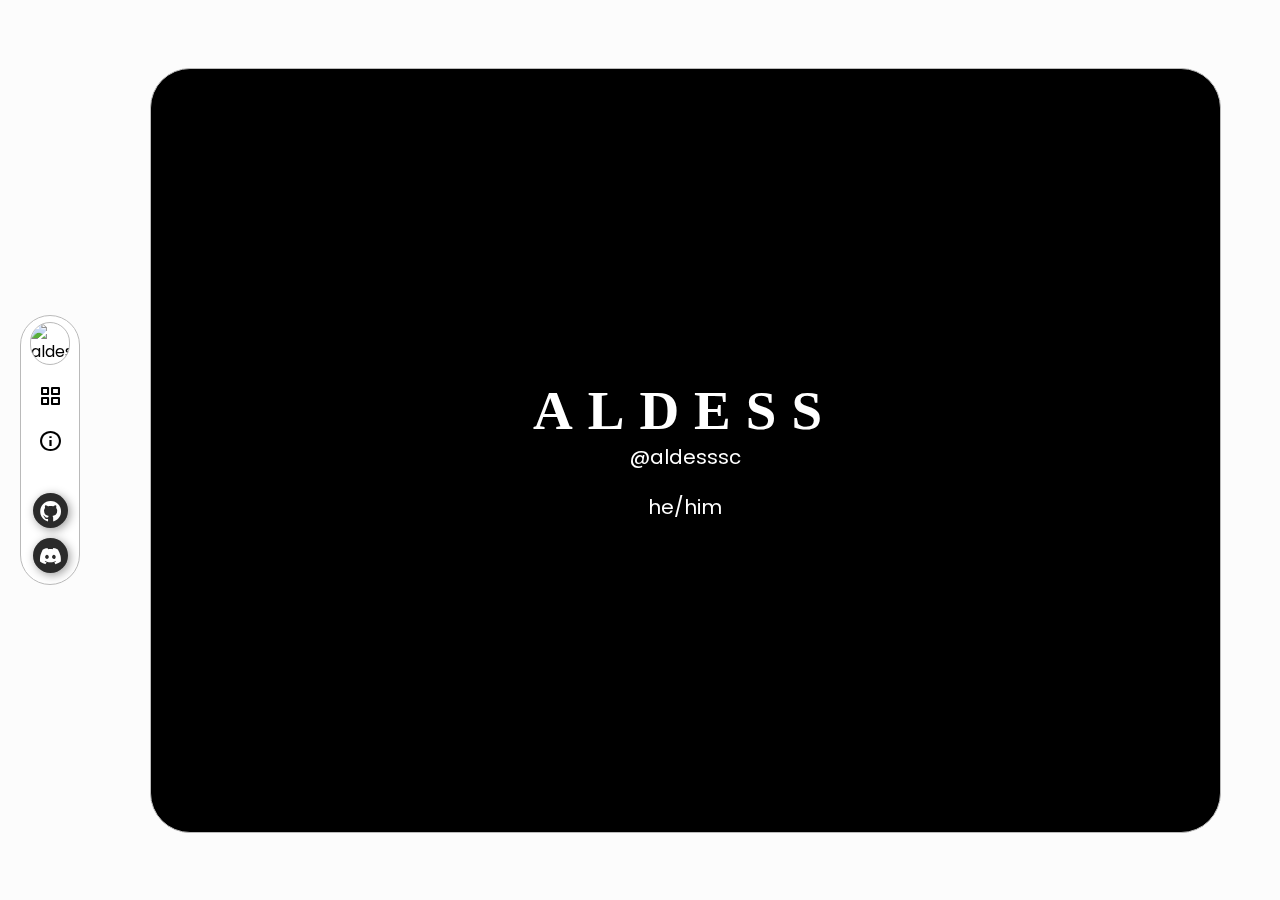
==== index.html @ 3292e4a1 "Add files via upload" ====
<!DOCTYPE html>
<html lang="en">
<head>
    <meta charset="UTF-8">
    <meta name="viewport" content="width=device-width, initial-scale=1.0">
    <title>AldessSc</title>
    <link rel="stylesheet" href="style.css">
    <link rel="icon" type="image/x-icon" href="./img/logo.png">
    <meta name="description" content="Hello :D It's me AldessSc">
    <meta property="og:image" content="/img/logo.png">
    <meta content="#ffffff" data-react-helmet="true" name="theme-color">
    <link href='https://unpkg.com/boxicons@2.1.1/css/boxicons.min.css' rel='stylesheet'>
    <link href="https://unpkg.com/aos@2.3.1/dist/aos.css" rel="stylesheet">
    <script src="https://unpkg.com/aos@2.3.1/dist/aos.js"></script>
</head> 
<body>
    <div class="navbar">
        <img src="img/logo.png" alt="aldesslogo" onclick="location.href = './'">
        <div onclick="location.href = 'tim.html'" class="navelem icon">
            <i class="bx bx-grid-alt"></i>
        </div>
        <div onclick="location.href = 'info.html'" class="navelem icon">
            <i class="bx bx-info-circle"></i>
        </div>
        <br>
        <div onclick="window.open('https://github.com/AldessScratch')" class="navelem">
            <i class="bx bxl-github"></i>
        </div>
        <div onclick="window.open('https://discord.com/users/1001220536619249665')" class="navelem">
            <i class="bx bxl-discord-alt"></i>
        </div>
    </div>
    <div class="home">
        <div class="header">
            <h1 data-aos="fade-right">ALDESS</h1>
            <h5 data-aos="zoom-in">@aldesssc</h5>
            <p class="w">he/him</p>
        </div>
    </div>
    <script>
        AOS.init();
    </script>
</body>
</html>
---- style.css ----
@import url('https://fonts.googleapis.com/css2?family=Poppins:wght@300;400;500;600;700&display=swap');

*{
    margin: 0;
    padding: 0;
    box-sizing: border-box;
    font-family: 'Poppins', sans-serif;
    text-decoration: none;
    scroll-behavior: smooth;
}
img {
  border-radius: 20px;
}
@font-face {
  font-family: Anurati;
  font-weight: bold;
  src: url("Anurati-Regular.ttf") format("opentype");
}
::-webkit-scrollbar {
    width: 8px;
  }
  ::-webkit-scrollbar-thumb {
    background: var(--text-color);
    border-radius: 4px;
  }
  ::-webkit-scrollbar-thumb:hover {
    background: var(--lighter);
  }
body {
  background-color: var(--bg);
}
:root {
    --bg: #fcfcfc;
    --text-color: #000;
    --navbar: #ffffff;
    --lighter: #bababa;
  }
  @media (prefers-color-scheme: dark){
    :root {
      --bg: #060606;
        --text-color: #fff;
        --navbar: #232323;
        --lighter: #414141;
    }
  }
  .navbar {
    margin-left: 20px;
    margin-top: calc((100vh - 270px) / 2);
    top: 0;
    left: 0;
    border-radius: 50px;
    z-index: 2;
    position: fixed;
    display: flex;
    flex-direction: column;
    align-items: center;
    width: 60px;
    height: 270px;
    justify-content: center;
    background-color: var(--navbar);
    border: 1px solid var(--lighter);
  }
  .navelem {
    display: flex;
    justify-content: center;
    cursor: pointer;
    align-items: center;
    font-size: 25px;
    color: #ffffff;
    background-color: #2b2b2b;
    border-radius: 50px;
    height: 35px;
    width: 35px;
    margin: 5px;
    transition: ease-in-out .1s;
    filter: drop-shadow(2px 2px 5px rgb(0 0 0 / 0.4));
  }
  .navelem.icon {
    color: var(--text-color);
    background-color: transparent;
    filter: unset;
  }
  .navelem i {
    margin-top: 1px;
  }
  .navelem:hover {
    background-color: var(--lighter);
  }
  .navbar img {
    border-radius: 50px;
    border: 1px solid var(--lighter);
    width: 40px;
    margin-bottom: 8px;
  }

.home {
    width: calc(100% - 90px);
    margin-left: 90px;
    min-height: 100vh;
    display: flex;
  justify-content: center;
  align-items: center;
  flex-direction: column;
}
.home h2 {
  margin-top: 40px;
  text-align: center;
  color: var(--text-color);
  font-weight: 600;
  font-size: 35px;
}
.home h1{
  letter-spacing: 15px;
  font-family: 'Anurati';
  text-align: center;
    font-weight: 600;
    font-size: 55px;
    filter: drop-shadow(2px 2px 5px rgba(0, 0, 0, 0.741));
}
.home h5{
  text-align: center;
    font-weight: 400;
    font-size: 20px;
    filter: drop-shadow(2px 2px 5px rgba(0, 0, 0, 0.741));
}
.header p {
  filter: drop-shadow(2px 2px 5px rgba(0, 0, 0, 0.741));
}
.home p{
  color: var(--text-color);
  max-width: 80%;
  text-align: center;
  margin-top: 20px;
    font-weight: 400;
    font-size: 20px;
    
}
.home p.w{
  color: #fff;
}
@media screen and (max-width: 600px) {
  .navbar{
    margin-left: 0;
    margin-bottom: 20px;
    bottom: 0;
    width: 270px;
    height: 60px;
    flex-direction: row;
    top: unset;
    margin-left: calc((100vw - 270px) / 2);
  }
  .navbar img {
    border-radius: 50px;
    border: 1px solid var(--lighter);
    width: 40px;
    margin-right: 10px;
    margin-bottom: 0;
    margin-top: 0;
  }
  .home {
    width: 100%;
    min-height: 100vh;
    margin-left: 0;
    margin-bottom: 50px;
  }
  .home h1{
    letter-spacing: 10px;
      font-size: 40px;
  }
}

.home .header {
  overflow: hidden;
  display: flex;
  justify-content: center;
  align-items: center;
  flex-direction: column;
  height: 85vh;
  width: 90%;
  border: 1px solid var(--lighter);
  border-radius: 40px;
  color: #fff;
  background-color: #000;
  background-image: url('img/bg.png');
  background-position: center;
  background-size: cover;
  background-repeat: no-repeat;
}

.cards {
  display: flex;
  position: relative;
  width: 100%;
  overflow: hidden;
  margin-top: 50px;
  justify-content: center;
  flex-wrap: wrap;
}
.cards .card {
cursor: pointer;
transition: 0.5s;
display: flex;
flex-direction: column;
border-radius: 20px;
width: 350px;
margin: 10px;
height: 400px;
background-color: var(--navbar);
border: 1px solid var(--lighter);
}
.imgcontainer {
  display: flex;
  justify-content: center;
margin: 10px;
border-radius: 18px;
border: 1px solid var(--lighter);
overflow: hidden;
width: calc(100% - 20px);
height: 220px;
}
.imgcontainer img {
cursor: pointer;
height: 100%;
width: auto;
}
.imgcontainer.center {
display: flex;
justify-content: center;
}
.cardtext {
color: var(--text-color);
font-weight: 600;
font-size: 18px;
margin: 5px 20px;
}
.carddesc {
  color: var(--text-color);
  font-weight: 400;
  font-size: 14px;
  margin: 5px 20px;
  }
.skillicons {
  margin-top: 50px;
  border-radius: unset;
}
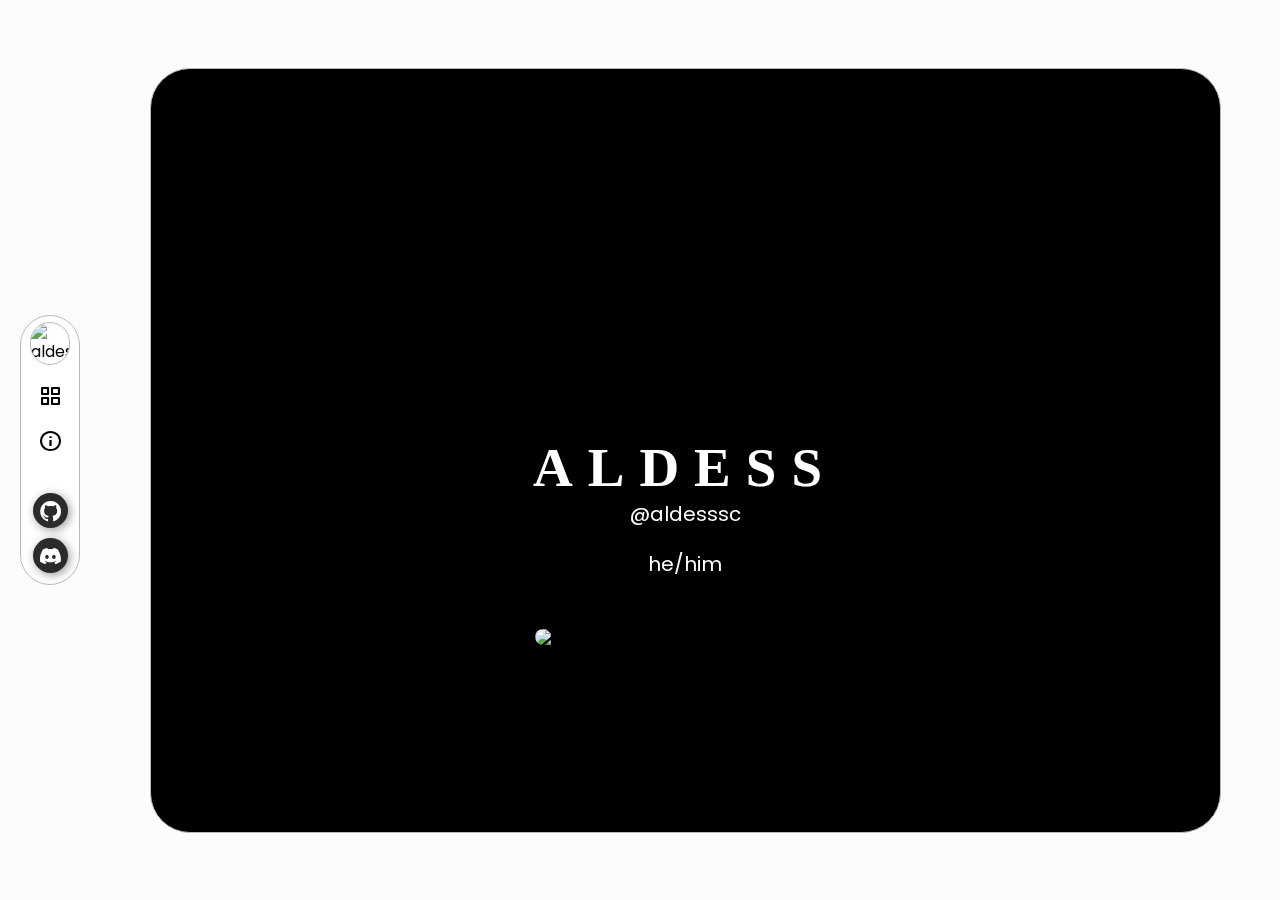
==== commit eb3f7e60: "Add files via upload" ====
--- a/index.html
+++ b/index.html
@@ -12,6 +12,8 @@
     <link href='https://unpkg.com/boxicons@2.1.1/css/boxicons.min.css' rel='stylesheet'>
     <link href="https://unpkg.com/aos@2.3.1/dist/aos.css" rel="stylesheet">
     <script src="https://unpkg.com/aos@2.3.1/dist/aos.js"></script>
+    <link rel="prefetch" href="info.html">
+    <link rel="prefetch" href="tim.html">
 </head> 
 <body>
     <div class="navbar">
@@ -35,6 +37,7 @@
             <h1 data-aos="fade-right">ALDESS</h1>
             <h5 data-aos="zoom-in">@aldesssc</h5>
             <p class="w">he/him</p>
+            <img onclick="window.open('https://discord.com/users/1001220536619249665')" class="lanyard" src="https://lanyard.cnrad.dev/api/1001220536619249665?showDisplayName=true">
         </div>
     </div>
     <script>
--- a/style.css
+++ b/style.css
@@ -87,6 +87,7 @@
     background-color: var(--lighter);
   }
   .navbar img {
+    cursor: pointer;
     border-radius: 50px;
     border: 1px solid var(--lighter);
     width: 40px;
@@ -110,6 +111,7 @@
   font-size: 35px;
 }
 .home h1{
+  margin-top: 20vh;
   letter-spacing: 15px;
   font-family: 'Anurati';
   text-align: center;
@@ -244,4 +246,8 @@
   border-radius: unset;
 }
 
-
+.header .lanyard {
+  width: 300px;
+  bottom: 0;
+  margin-top: 50px;
+}
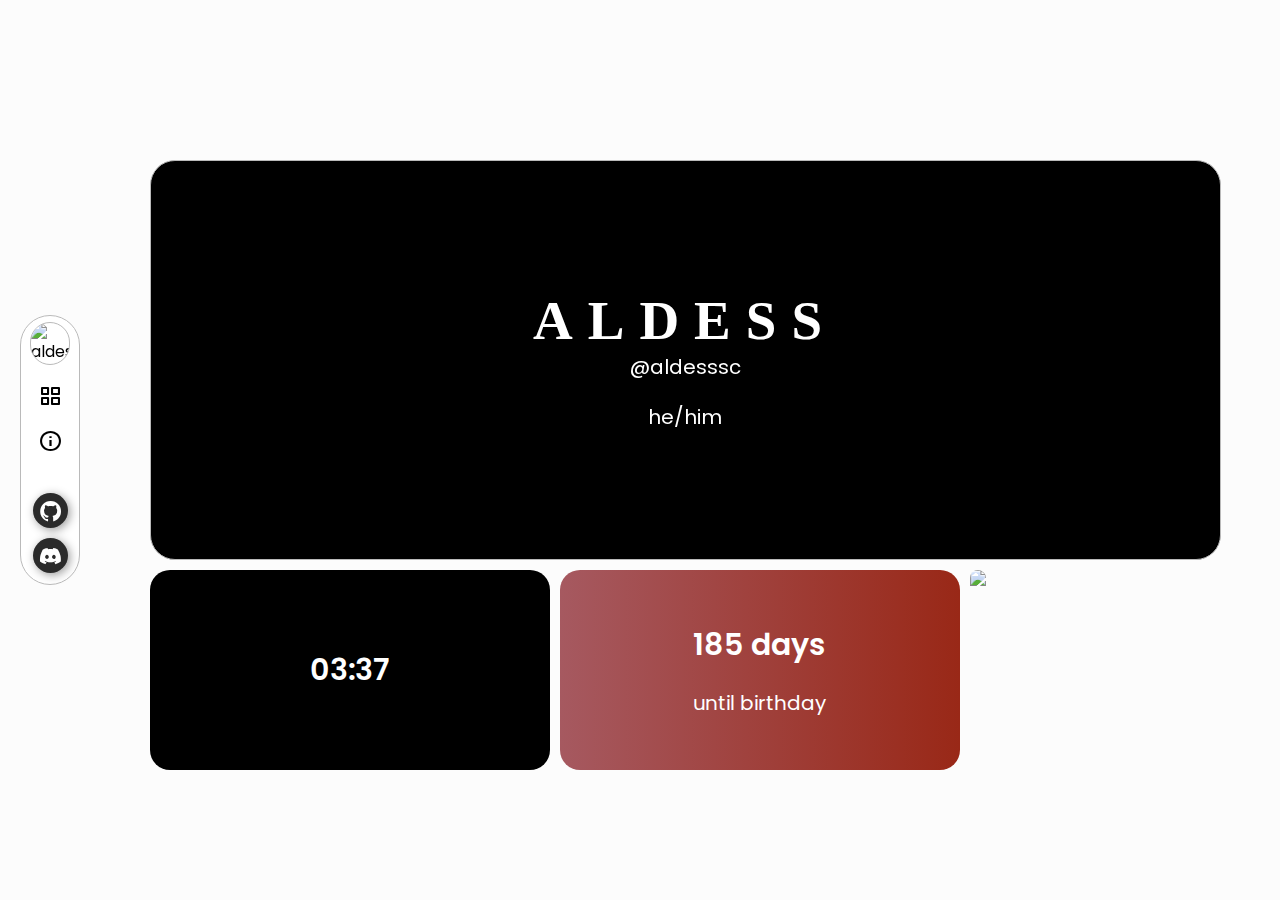
==== commit 1ce11a3d: "Add files via upload" ====
--- a/index.html
+++ b/index.html
@@ -37,9 +37,105 @@
             <h1 data-aos="fade-right">ALDESS</h1>
             <h5 data-aos="zoom-in">@aldesssc</h5>
             <p class="w">he/him</p>
+        </div>
+        
+        <div class="widgets">
+            <div class="widget" id="timebg">
+                <div id="time" class="bigwidgettext"></div>
+            </div>
+            <div class="widget" id="gradientDiv">
+                <div id="daysRemaining" class="bigwidgettext"></div>
+                <p>until birthday</p>
+            </div>
             <img onclick="window.open('https://discord.com/users/1001220536619249665')" class="lanyard" src="https://lanyard.cnrad.dev/api/1001220536619249665?showDisplayName=true">
-        </div>
+        </div> 
     </div>
+    <script>
+        function generateRandomGradient() {
+  const gradientDiv = document.getElementById('gradientDiv');
+  
+  // Generate random colors
+  const color1 = getRandomColor();
+  const color2 = getRandomColor();
+
+  // Set the background gradient
+  gradientDiv.style.background = `linear-gradient(to right, ${color1}, ${color2})`;
+}
+
+// Function to generate a random color
+function getRandomColor() {
+  const letters = '0123456789ABCDEF';
+  let color = '#';
+  for (let i = 0; i < 6; i++) {
+    color += letters[Math.floor(Math.random() * 16)];
+  }
+  return color;
+}
+
+// Generate random gradient when the page loads
+generateRandomGradient();
+
+    </script>
+    <script>
+        const timebg = document.getElementById('timebg');
+        const date = new Date();
+        const hour = date.getHours();
+
+        if (hour >= 6 && hour < 8) {
+            timebg.style.backgroundImage = 'url("./img/bg/rff.jpg")';
+} else if (hour >= 18 && hour < 20) {
+    timebg.style.backgroundImage = 'url("./img/bg/orange.jpg")';
+} else if (hour >= 7 && hour < 18) {
+    timebg.style.backgroundImage = 'url("./img/bg/vert.jpg")';
+} else {
+    timebg.style.backgroundImage = 'url("./img/bg/dark.jpg")';
+}
+    </script>
+    <script>
+        // Set your birthday (month is 0-indexed, so January is 0)
+const birthdayMonth = 0; // January (0 - 11)
+const birthdayDay = 25; // 1st day of the month
+
+function updateDaysRemaining() {
+  const today = new Date();
+  const currentYear = today.getFullYear();
+
+  let nextBirthday = new Date(currentYear, birthdayMonth, birthdayDay);
+
+  // Check if the birthday has passed this year, if yes, set it to next year
+  if (today > nextBirthday) {
+    nextBirthday = new Date(currentYear + 1, birthdayMonth, birthdayDay);
+  }
+
+  const difference = nextBirthday - today;
+  const daysRemaining = Math.ceil(difference / (1000 * 60 * 60 * 24));
+
+  document.getElementById('daysRemaining').textContent = `${daysRemaining} days`;
+}
+
+// Call the function to display days remaining
+updateDaysRemaining();
+
+    </script>
+      <script>
+        function displayDateTime() {
+          const currentDate = new Date();
+          
+        
+          let hours = currentDate.getHours();
+          let minutes = currentDate.getMinutes();
+        
+          // Add leading zeros if needed
+          hours = (hours < 10 ? '0' : '') + hours;
+          minutes = (minutes < 10 ? '0' : '') + minutes;
+        
+          document.getElementById('time').innerHTML = `${hours}:${minutes}`;
+        }
+
+        setInterval(displayDateTime, 1000);
+        displayDateTime();
+        
+            </script>
     <script>
         AOS.init();
     </script>
--- a/style.css
+++ b/style.css
@@ -111,7 +111,6 @@
   font-size: 35px;
 }
 .home h1{
-  margin-top: 20vh;
   letter-spacing: 15px;
   font-family: 'Anurati';
   text-align: center;
@@ -141,10 +140,13 @@
   color: #fff;
 }
 @media screen and (max-width: 600px) {
+  .home h2{
+    margin-top: 100px;
+  }
   .navbar{
     margin-left: 0;
-    margin-bottom: 20px;
-    bottom: 0;
+    margin-top: 20px;
+    top: 0;
     width: 270px;
     height: 60px;
     flex-direction: row;
@@ -163,24 +165,36 @@
     width: 100%;
     min-height: 100vh;
     margin-left: 0;
-    margin-bottom: 50px;
   }
   .home h1{
     letter-spacing: 10px;
       font-size: 40px;
   }
+  img.lanyard {
+    width: 100%;
+    height: auto;
+  }
+  .widgets .widget {
+    min-width: unset;
+    flex: unset;
+    margin-left: 0;
+    width: 100%;
+    height: 200px;
+    border-radius: 20px;
+  }
 }
 
 .home .header {
+  margin-top: 20px;
   overflow: hidden;
   display: flex;
   justify-content: center;
   align-items: center;
   flex-direction: column;
-  height: 85vh;
+  height: 400px;
   width: 90%;
   border: 1px solid var(--lighter);
-  border-radius: 40px;
+  border-radius: 25px;
   color: #fff;
   background-color: #000;
   background-image: url('img/bg.png');
@@ -245,9 +259,40 @@
   margin-top: 50px;
   border-radius: unset;
 }
-
-.header .lanyard {
-  width: 300px;
-  bottom: 0;
-  margin-top: 50px;
-}
+.lanyard {
+  margin-top: 10px;
+  width: auto;
+  height: 200px;
+  margin-right: 10px;
+}
+.widget {
+  max-width: 400px;
+  margin-right: 10px;
+  display: flex;
+  justify-content: center;
+  align-items: center;
+  background-repeat: no-repeat;
+  background-position: center;
+  background-size: cover;
+  margin-top: 10px;
+  min-width: 200px;
+  flex: 1;
+  height: 200px;
+  background-color: var(--text-color);
+  border-radius: 20px;
+  flex-direction: column;
+}
+.bigwidgettext{
+  color: #fff;
+  font-size: 30px;
+  font-weight: 600;
+}
+.widget p {
+  color: #fff;
+}
+.widgets {
+  height: 200px;
+  width: 90%;
+  flex-wrap: wrap;
+  display: flex;
+}
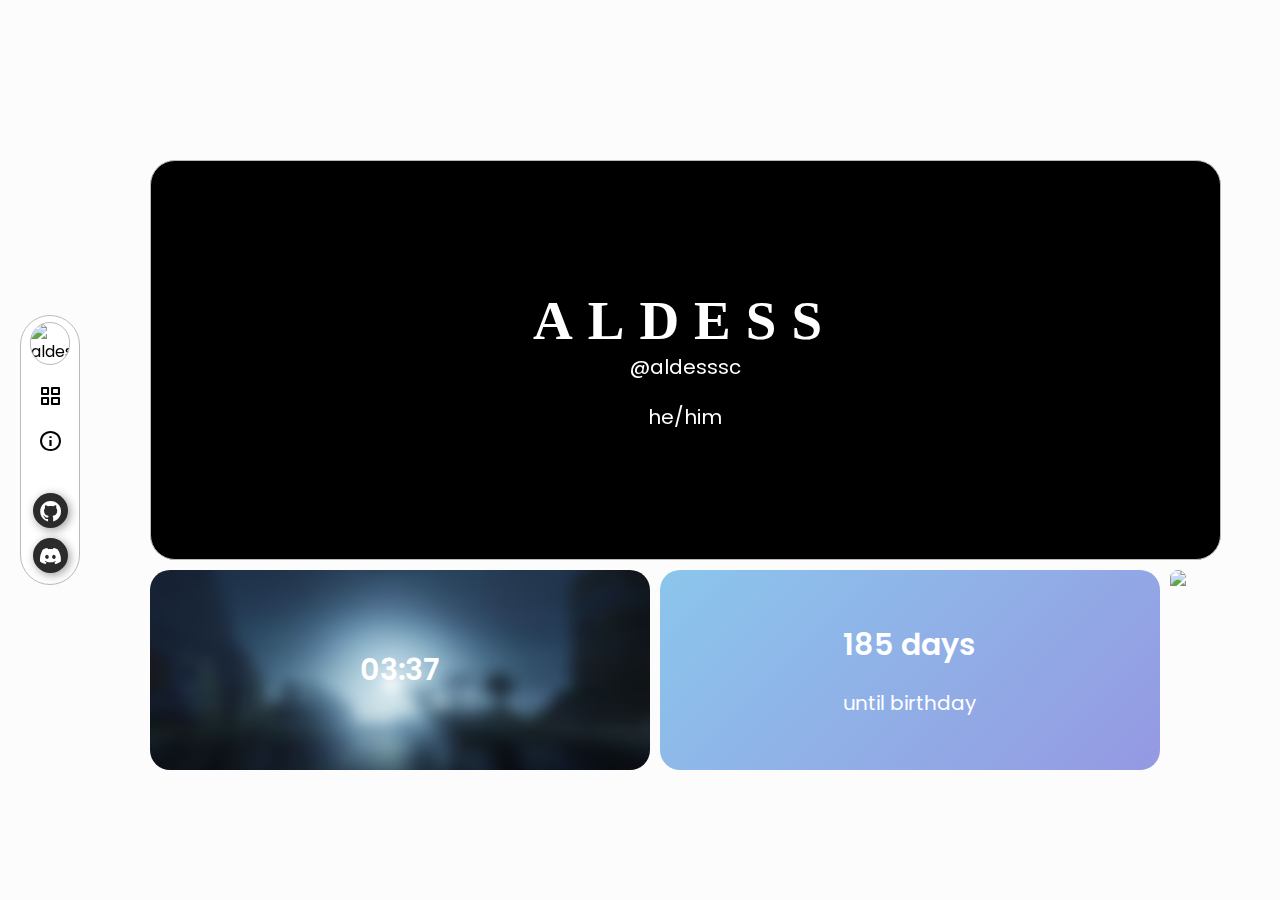
==== commit acc499ad: "Add files via upload" ====
--- a/index.html
+++ b/index.html
@@ -43,39 +43,15 @@
             <div class="widget" id="timebg">
                 <div id="time" class="bigwidgettext"></div>
             </div>
-            <div class="widget" id="gradientDiv">
+            <div class="widget" style="background-color: #8BC6EC;
+            background-image: linear-gradient(135deg, #8BC6EC 0%, #9599E2 100%);
+            ">
                 <div id="daysRemaining" class="bigwidgettext"></div>
                 <p>until birthday</p>
             </div>
             <img onclick="window.open('https://discord.com/users/1001220536619249665')" class="lanyard" src="https://lanyard.cnrad.dev/api/1001220536619249665?showDisplayName=true">
         </div> 
     </div>
-    <script>
-        function generateRandomGradient() {
-  const gradientDiv = document.getElementById('gradientDiv');
-  
-  // Generate random colors
-  const color1 = getRandomColor();
-  const color2 = getRandomColor();
-
-  // Set the background gradient
-  gradientDiv.style.background = `linear-gradient(to right, ${color1}, ${color2})`;
-}
-
-// Function to generate a random color
-function getRandomColor() {
-  const letters = '0123456789ABCDEF';
-  let color = '#';
-  for (let i = 0; i < 6; i++) {
-    color += letters[Math.floor(Math.random() * 16)];
-  }
-  return color;
-}
-
-// Generate random gradient when the page loads
-generateRandomGradient();
-
-    </script>
     <script>
         const timebg = document.getElementById('timebg');
         const date = new Date();
--- a/style.css
+++ b/style.css
@@ -139,7 +139,7 @@
 .home p.w{
   color: #fff;
 }
-@media screen and (max-width: 600px) {
+@media screen and (max-width: 500px) {
   .home h2{
     margin-top: 100px;
   }
@@ -178,6 +178,7 @@
     min-width: unset;
     flex: unset;
     margin-left: 0;
+    margin-right: 0;
     width: 100%;
     height: 200px;
     border-radius: 20px;
@@ -266,7 +267,7 @@
   margin-right: 10px;
 }
 .widget {
-  max-width: 400px;
+  max-width: 500px;
   margin-right: 10px;
   display: flex;
   justify-content: center;
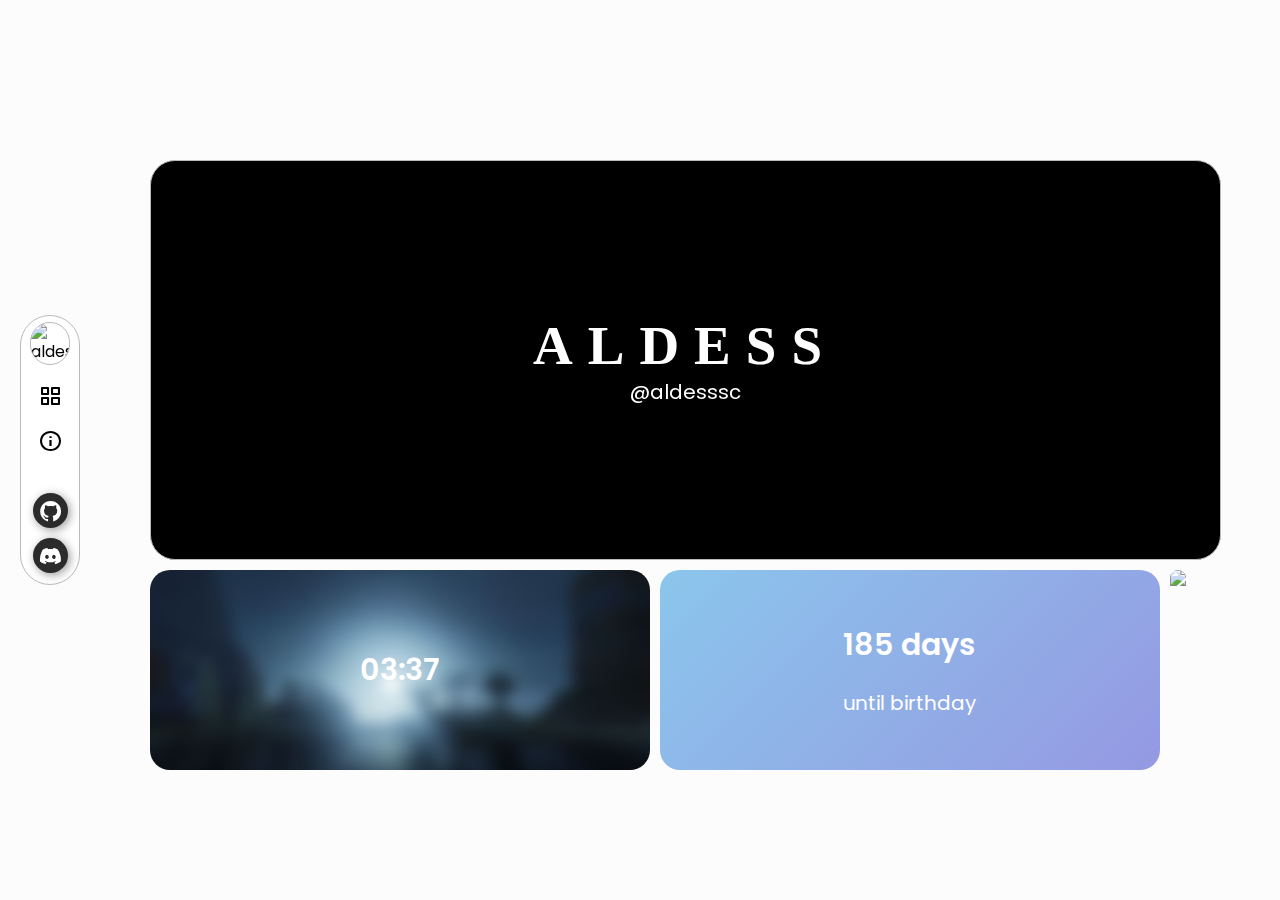
==== commit 2b9d9ee6: "Add files via upload" ====
--- a/index.html
+++ b/index.html
@@ -6,7 +6,7 @@
     <title>AldessSc</title>
     <link rel="stylesheet" href="style.css">
     <link rel="icon" type="image/x-icon" href="./img/logo.png">
-    <meta name="description" content="Hello :D It's me AldessSc">
+    <meta name="description" content="Hello :D It's me Aldess">
     <meta property="og:image" content="/img/logo.png">
     <meta content="#ffffff" data-react-helmet="true" name="theme-color">
     <link href='https://unpkg.com/boxicons@2.1.1/css/boxicons.min.css' rel='stylesheet'>
@@ -36,20 +36,19 @@
         <div class="header">
             <h1 data-aos="fade-right">ALDESS</h1>
             <h5 data-aos="zoom-in">@aldesssc</h5>
-            <p class="w">he/him</p>
         </div>
         
         <div class="widgets">
             <div class="widget" id="timebg">
                 <div id="time" class="bigwidgettext"></div>
             </div>
-            <div class="widget" style="background-color: #8BC6EC;
+            <div class="widget" style="background-color: #0b092b;
             background-image: linear-gradient(135deg, #8BC6EC 0%, #9599E2 100%);
             ">
                 <div id="daysRemaining" class="bigwidgettext"></div>
                 <p>until birthday</p>
             </div>
-            <img onclick="window.open('https://discord.com/users/1001220536619249665')" class="lanyard" src="https://lanyard.cnrad.dev/api/1001220536619249665?showDisplayName=true">
+            <img onclick="window.open('https://discord.com/users/1001220536619249665')" class="lanyard" src="https://lanyard.cnrad.dev/api/1001220536619249665?showDisplayName=true&bg=0b092b&hideTimestamp=true">
         </div> 
     </div>
     <script>
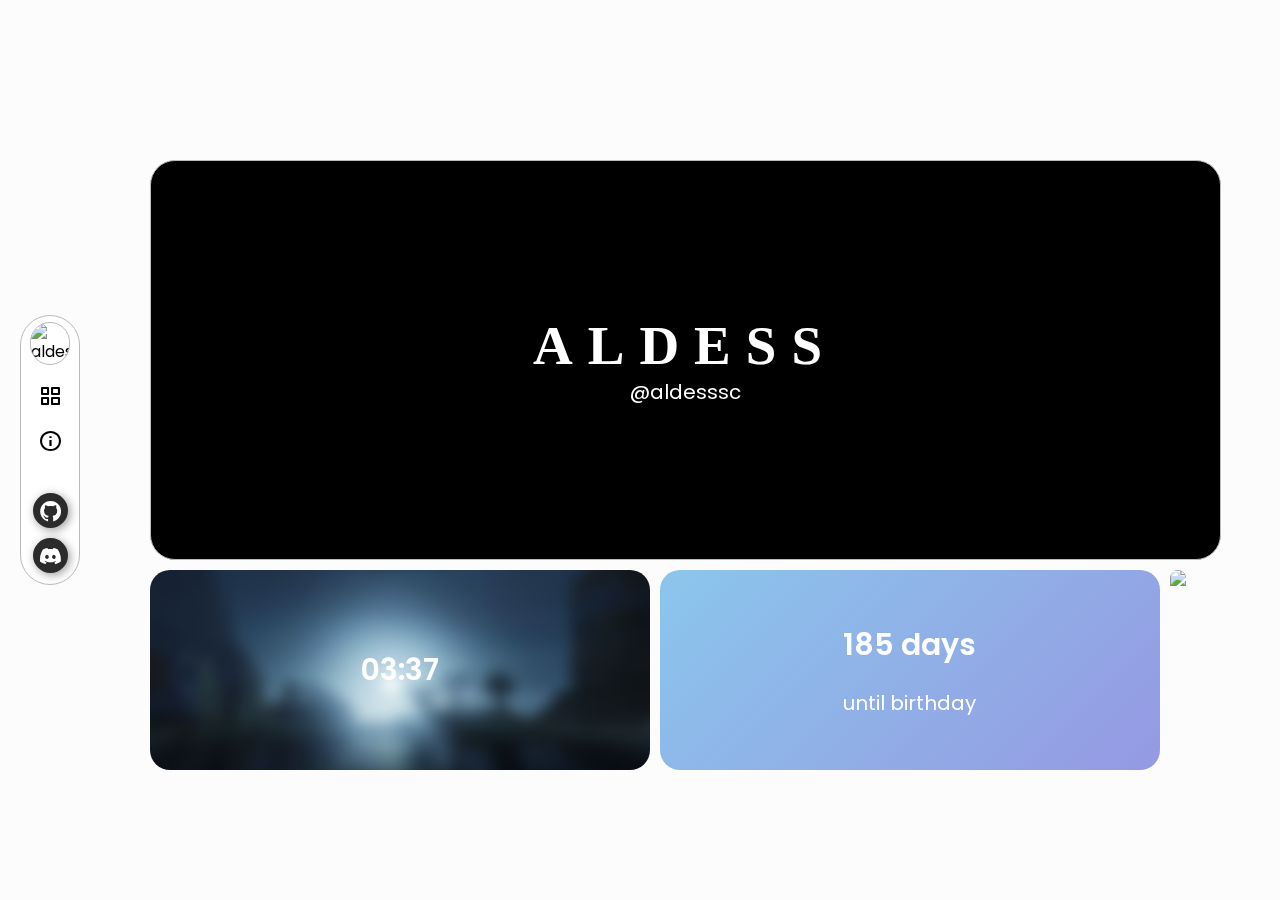
==== commit 06015554: "Add files via upload" ====
--- a/index.html
+++ b/index.html
@@ -14,6 +14,7 @@
     <script src="https://unpkg.com/aos@2.3.1/dist/aos.js"></script>
     <link rel="prefetch" href="info.html">
     <link rel="prefetch" href="tim.html">
+    <link rel="prefetch" href="https://lanyard.cnrad.dev/api/1001220536619249665?showDisplayName=true&bg=0b092b&hideTimestamp=true">
 </head> 
 <body>
     <div class="navbar">
@@ -39,16 +40,16 @@
         </div>
         
         <div class="widgets">
-            <div class="widget" id="timebg">
+            <div class="widget" data-aos="zoom-in" id="timebg">
                 <div id="time" class="bigwidgettext"></div>
             </div>
-            <div class="widget" style="background-color: #0b092b;
+            <div class="widget" data-aos="zoom-in" style="background-color: #0b092b;
             background-image: linear-gradient(135deg, #8BC6EC 0%, #9599E2 100%);
             ">
                 <div id="daysRemaining" class="bigwidgettext"></div>
                 <p>until birthday</p>
             </div>
-            <img onclick="window.open('https://discord.com/users/1001220536619249665')" class="lanyard" src="https://lanyard.cnrad.dev/api/1001220536619249665?showDisplayName=true&bg=0b092b&hideTimestamp=true">
+            <img data-aos="zoom-in" onclick="window.open('https://discord.com/users/1001220536619249665')" class="lanyard" src="https://lanyard.cnrad.dev/api/1001220536619249665?showDisplayName=true&bg=0b092b&hideTimestamp=true">
         </div> 
     </div>
     <script>
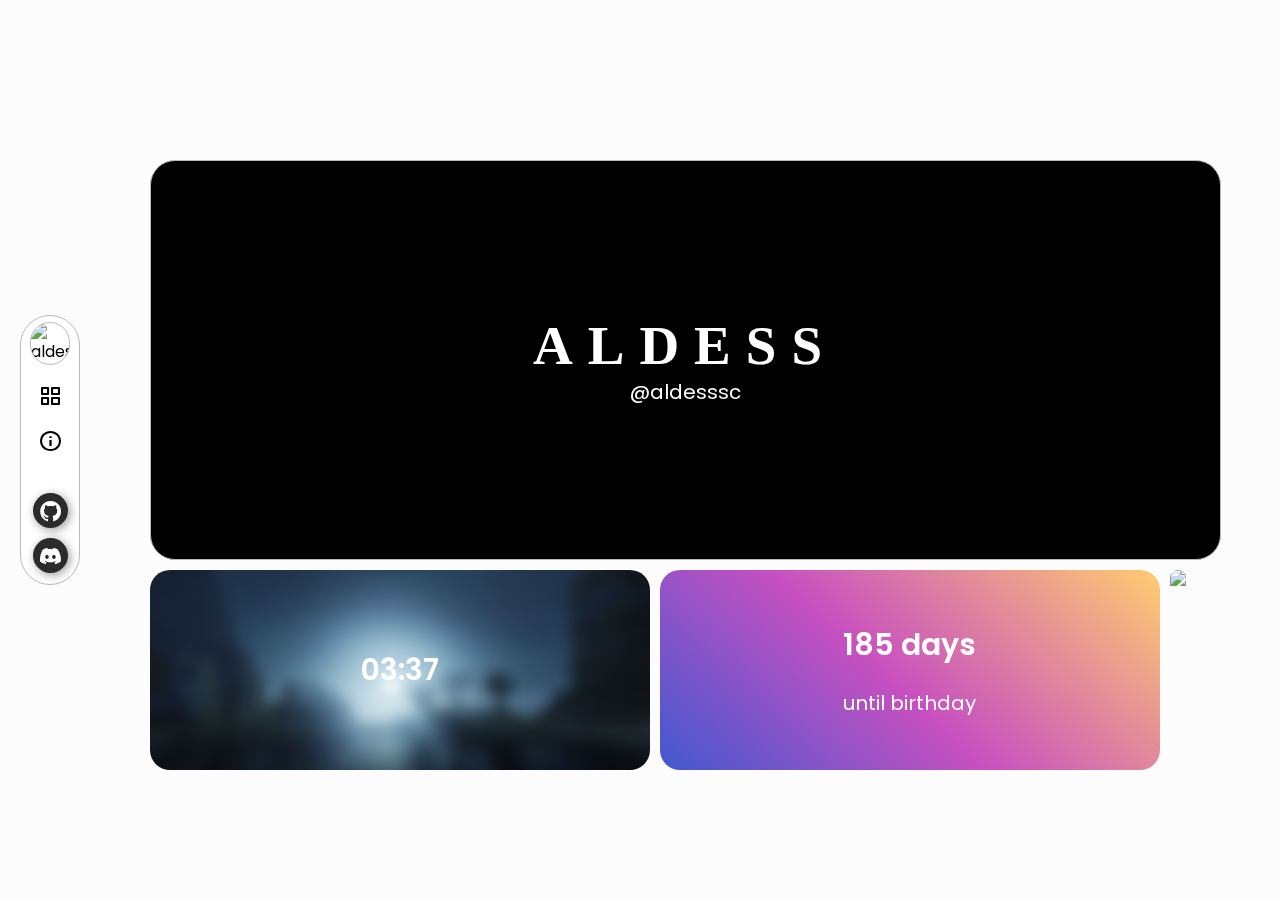
==== commit 5a097474: "Add files via upload" ====
--- a/index.html
+++ b/index.html
@@ -43,8 +43,8 @@
             <div class="widget" data-aos="zoom-in" id="timebg">
                 <div id="time" class="bigwidgettext"></div>
             </div>
-            <div class="widget" data-aos="zoom-in" style="background-color: #0b092b;
-            background-image: linear-gradient(135deg, #8BC6EC 0%, #9599E2 100%);
+            <div class="widget" data-aos="zoom-in" style="background-color: #4158D0;
+            background-image: linear-gradient(43deg, #4158D0 0%, #C850C0 46%, #FFCC70 100%);
             ">
                 <div id="daysRemaining" class="bigwidgettext"></div>
                 <p>until birthday</p>
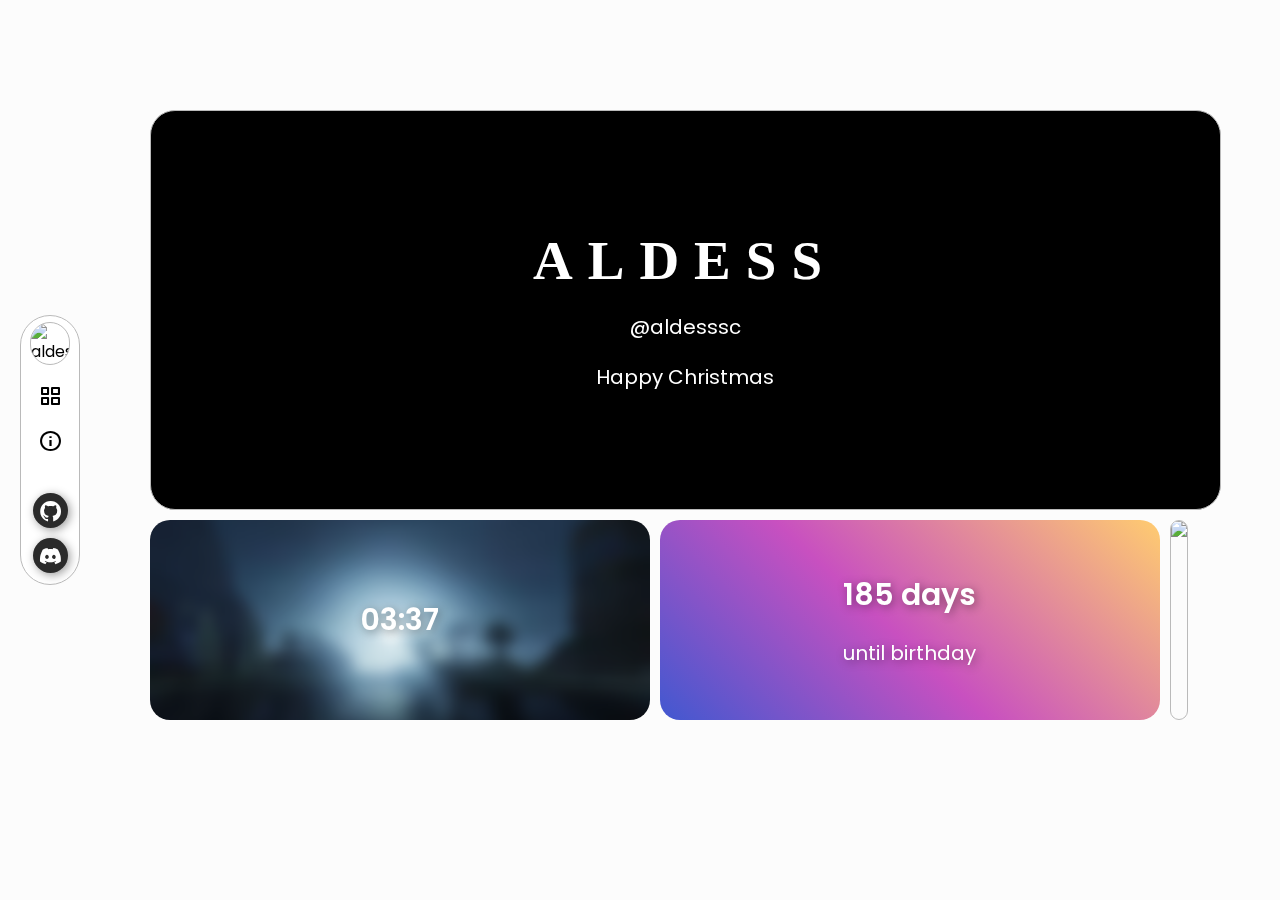
==== commit 31e68215: "Add files via upload" ====
--- a/index.html
+++ b/index.html
@@ -34,22 +34,23 @@
         </div>
     </div>
     <div class="home">
-        <div class="header">
+        <div data-aos="zoom-in" class="header">
             <h1 data-aos="fade-right">ALDESS</h1>
             <h5 data-aos="zoom-in">@aldesssc</h5>
+            <p data-aos="zoom-in">Happy Christmas</p>
         </div>
         
-        <div class="widgets">
-            <div class="widget" data-aos="zoom-in" id="timebg">
+        <div data-aos="zoom-in" class="widgets">
+            <div class="widget" id="timebg">
                 <div id="time" class="bigwidgettext"></div>
             </div>
-            <div class="widget" data-aos="zoom-in" style="background-color: #4158D0;
+            <div class="widget right" style="background-color: #4158D0;
             background-image: linear-gradient(43deg, #4158D0 0%, #C850C0 46%, #FFCC70 100%);
             ">
                 <div id="daysRemaining" class="bigwidgettext"></div>
                 <p>until birthday</p>
             </div>
-            <img data-aos="zoom-in" onclick="window.open('https://discord.com/users/1001220536619249665')" class="lanyard" src="https://lanyard.cnrad.dev/api/1001220536619249665?showDisplayName=true&bg=0b092b&hideTimestamp=true">
+            <img onclick="window.open('https://discord.com/users/1001220536619249665')" class="lanyard" src="https://lanyard.cnrad.dev/api/1001220536619249665?showDisplayName=true&bg=0b092b&hideTimestamp=true">
         </div> 
     </div>
     <script>
@@ -59,9 +60,9 @@
 
         if (hour >= 6 && hour < 8) {
             timebg.style.backgroundImage = 'url("./img/bg/rff.jpg")';
-} else if (hour >= 18 && hour < 20) {
+} else if (hour >= 17 && hour < 18) {
     timebg.style.backgroundImage = 'url("./img/bg/orange.jpg")';
-} else if (hour >= 7 && hour < 18) {
+} else if (hour >= 7 && hour < 17) {
     timebg.style.backgroundImage = 'url("./img/bg/vert.jpg")';
 } else {
     timebg.style.backgroundImage = 'url("./img/bg/dark.jpg")';
--- a/style.css
+++ b/style.css
@@ -9,7 +9,7 @@
     scroll-behavior: smooth;
 }
 img {
-  border-radius: 20px;
+  border-radius: 10px;
 }
 @font-face {
   font-family: Anurati;
@@ -20,11 +20,11 @@
     width: 8px;
   }
   ::-webkit-scrollbar-thumb {
+    background: var(--lighter);
+    border-radius: 4px;
+  }
+  ::-webkit-scrollbar-thumb:hover {
     background: var(--text-color);
-    border-radius: 4px;
-  }
-  ::-webkit-scrollbar-thumb:hover {
-    background: var(--lighter);
   }
 body {
   background-color: var(--bg);
@@ -95,9 +95,11 @@
   }
 
 .home {
+  min-height: 80vh;
+  margin-top: 50px;
+  margin-bottom: 50px;
     width: calc(100% - 90px);
     margin-left: 90px;
-    min-height: 100vh;
     display: flex;
   justify-content: center;
   align-items: center;
@@ -119,6 +121,7 @@
     filter: drop-shadow(2px 2px 5px rgba(0, 0, 0, 0.741));
 }
 .home h5{
+  margin-top: 20px;
   text-align: center;
     font-weight: 400;
     font-size: 20px;
@@ -162,8 +165,9 @@
     margin-top: 0;
   }
   .home {
+    margin-top: 0;
     width: 100%;
-    min-height: 100vh;
+    min-height: 80vh;
     margin-left: 0;
   }
   .home h1{
@@ -183,10 +187,17 @@
     height: 200px;
     border-radius: 20px;
   }
-}
-
+  .header {
+    margin-top: 50px;
+  }
+}
+@media screen and (max-width: 975px) {
+  .widget.right{
+    margin-right: 0;
+  }
+}
 .home .header {
-  margin-top: 20px;
+  border: 1px solid var(--lighter);
   overflow: hidden;
   display: flex;
   justify-content: center;
@@ -202,6 +213,9 @@
   background-position: center;
   background-size: cover;
   background-repeat: no-repeat;
+}
+.header p {
+  color: #fff;
 }
 
 .cards {
@@ -221,7 +235,7 @@
 border-radius: 20px;
 width: 350px;
 margin: 10px;
-height: 400px;
+height: 350px;
 background-color: var(--navbar);
 border: 1px solid var(--lighter);
 }
@@ -229,16 +243,16 @@
   display: flex;
   justify-content: center;
 margin: 10px;
-border-radius: 18px;
+border-radius: 15px;
 border: 1px solid var(--lighter);
 overflow: hidden;
 width: calc(100% - 20px);
-height: 220px;
+height: auto;
 }
 .imgcontainer img {
 cursor: pointer;
-height: 100%;
-width: auto;
+width: 100%;
+height: auto;
 }
 .imgcontainer.center {
 display: flex;
@@ -261,10 +275,10 @@
   border-radius: unset;
 }
 .lanyard {
+  border: 1px solid var(--lighter);
   margin-top: 10px;
   width: auto;
   height: 200px;
-  margin-right: 10px;
 }
 .widget {
   max-width: 500px;
@@ -284,12 +298,16 @@
   flex-direction: column;
 }
 .bigwidgettext{
+  text-align: center;
   color: #fff;
   font-size: 30px;
   font-weight: 600;
+  filter: drop-shadow(2px 2px 5px rgb(0 0 0 / 0.4));
 }
 .widget p {
-  color: #fff;
+  text-align: center;
+  color: #fff;
+  filter: drop-shadow(2px 2px 5px rgb(0 0 0 / 0.4));
 }
 .widgets {
   height: 200px;
